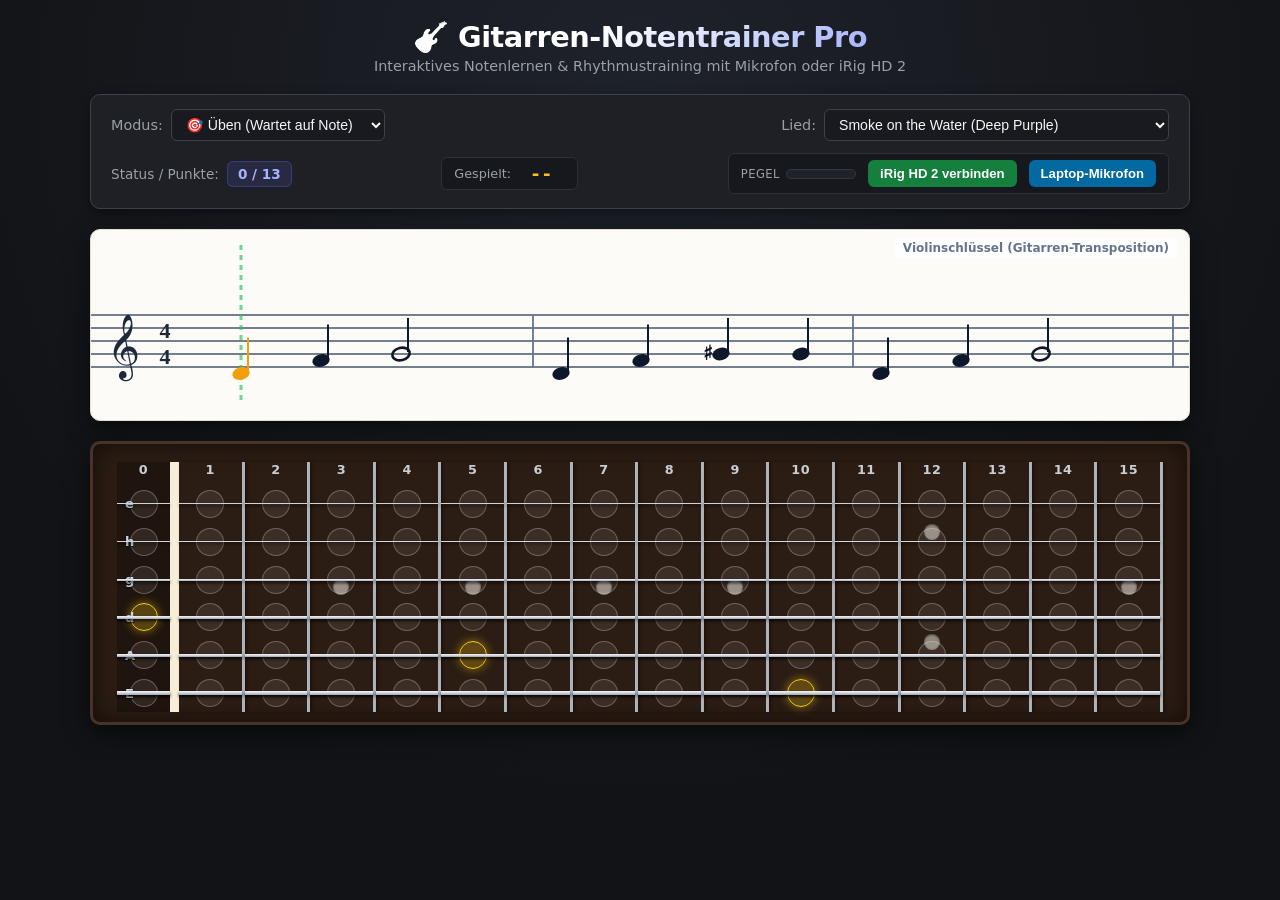
==== index.html @ 9616df74 "Extend fretboard to 15 frets and add 5 iconic rock guitar licks (Sweet Child O Mine, Enter Sandman, " ====
<!DOCTYPE html>
<html lang="de">
<head>
  <meta charset="UTF-8">
  <meta name="viewport" content="width=device-width, initial-scale=1.0">
  <title>Gitarren-Notentrainer Pro (Bund 0 - 15)</title>

  <!-- Modulare Stylesheets -->
  <link rel="stylesheet" href="css/main.css">
  <link rel="stylesheet" href="css/controls.css">
  <link rel="stylesheet" href="css/notation.css">
  <link rel="stylesheet" href="css/fretboard.css">
  <link rel="stylesheet" href="css/editor.css">
  <link rel="stylesheet" href="css/modal.css">
</head>
<body>

  <header>
    <h1>🎸 Gitarren-Notentrainer Pro</h1>
    <div class="subtitle">Interaktives Notenlernen & Rhythmustraining mit Mikrofon oder iRig HD 2</div>
  </header>

  <main class="main-container">

    <!-- Haupt-Bedienfeld -->
    <section class="controls-panel">
      <!-- Reihe 1: Modus, Songauswahl, Tempo / BPM -->
      <div class="controls-row">
        <div class="control-group">
          <label for="mode-select">Modus:</label>
          <select id="mode-select">
            <option value="practice" selected>🎯 Üben (Wartet auf Note)</option>
            <option value="rhythm">⏱ Rhythmus (BPM-Timing)</option>
            <option value="endless">∞ Endlos-Training</option>
            <option value="editor">✏️ Song-Editor</option>
          </select>
        </div>

        <div class="control-group" id="song-select-group">
          <label for="song-select">Lied:</label>
          <select id="song-select"></select>
        </div>

        <div class="control-group" id="bpm-group" style="display: none;">
          <button id="rhythm-start-btn" class="btn btn-success" style="padding: 5px 14px; font-weight: 700;" title="Rhythmus-Lauf starten oder stoppen (Leertaste)">
            ▶ Start
          </button>
          <label for="bpm-slider">Tempo:</label>
          <input type="range" id="bpm-slider" min="40" max="180" step="2" value="100">
          <span id="bpm-val" class="bpm-badge">100 BPM</span>
          <label class="toggle-label" title="Akustischen Klickton für Taktschläge abspielen">
            <input type="checkbox" id="metronome-toggle" checked>
            <span>Metronom</span>
          </label>
        </div>

        <div class="control-group" id="speed-group" style="display: none;">
          <label for="speed-slider">Tempo:</label>
          <input type="range" id="speed-slider" min="0.5" max="3.0" step="0.1" value="1.2">
          <span id="speed-val" class="bpm-badge">1.2x</span>
        </div>
      </div>

      <!-- Reihe 2: Status, Pegel-Meter, Audio-Verbindung -->
      <div class="controls-row">
        <div class="control-group">
          <span style="color:var(--text-muted); font-size:0.85rem;">Status / Punkte:</span>
          <span id="score" class="status-badge">0 / 0</span>
        </div>

        <div class="control-group">
          <div class="detected-note-box">
            <span style="color:var(--text-muted); font-size:0.8rem;">Gespielt:</span>
            <span id="pitch-display" class="detected-note-value">--</span>
          </div>
        </div>

        <!-- Audio Input & Pegel-Meter -->
        <div class="audio-section">
          <div class="level-meter-container" title="Eingangspegel (Lautstärke)">
            <span class="level-meter-label">Pegel</span>
            <div class="level-meter-bar">
              <div id="level-meter-fill" class="level-meter-fill"></div>
            </div>
          </div>

          <button id="irig-btn" class="audio-btn btn-irig" title="Direkter Gitarreneingang für Audio-Interfaces">
            iRig HD 2 verbinden
          </button>
          <button id="mic-btn" class="audio-btn btn-mic" title="Akustische Gitarre über internes Laptop-Mikrofon">
            Laptop-Mikrofon
          </button>
        </div>
      </div>
    </section>

    <!-- Song-Editor Bedienfeld (wird nur im Editor-Modus eingeblendet) -->
    <section id="editor-panel" class="editor-panel" style="display: none;"></section>

    <!-- Notensystem-Darstellung (Canvas) -->
    <section class="notation-card">
      <canvas id="notation-canvas" width="940" height="190"></canvas>
      <div class="notation-overlay">Violinschlüssel (Gitarren-Transposition)</div>
    </section>

    <!-- Griffbrett-Darstellung (Bund 0 bis 15) -->
    <section class="fretboard-card">
      <div class="fretboard" id="fretboard"></div>
    </section>

  </main>

  <!-- Ergebnis- & Auswertungs-Modal nach Liedende -->
  <div id="eval-modal" class="modal-backdrop">
    <div class="modal-content">
      <h2 class="modal-title">🎉 Lied beendet!</h2>
      <div class="score-circle">
        <div id="modal-score-percent" class="score-percent">100%</div>
        <div class="score-grade">Genauigkeit</div>
      </div>

      <div class="stats-grid">
        <div class="stat-item">
          <span id="modal-stat-hits" class="stat-num" style="color:var(--accent-green);">0</span>
          <span class="stat-label">Treffer</span>
        </div>
        <div class="stat-item">
          <span id="modal-stat-misses" class="stat-num" style="color:var(--accent-red);">0</span>
          <span class="stat-label">Verpasst / Falsch</span>
        </div>
        <div class="stat-item" style="grid-column: span 2;">
          <span id="modal-stat-streak" class="stat-num" style="color:var(--accent-blue);">0</span>
          <span class="stat-label">Längste Trefferserie (Streak)</span>
        </div>
      </div>

      <div class="modal-actions">
        <button id="modal-restart-btn" class="btn btn-primary">Erneut spielen</button>
        <button id="modal-close-btn" class="btn">Schließen</button>
      </div>
    </div>
  </div>

  <!-- App Hauptskript als ES-Modul -->
  <script type="module" src="src/app.js"></script>
</body>
</html>
---- css/main.css ----
:root {
  --bg-primary: #121316;
  --bg-secondary: #1e2025;
  --bg-card: #272a31;
  --bg-card-hover: #32363f;
  --text-primary: #f5f6f8;
  --text-muted: #9aa0a6;
  --border-color: #3d414d;
  
  --fretboard-wood: #2c1d14;
  --fretboard-binding: #4a3325;
  --fret-wire: #b0b4b8;
  --fret-marker: #e6dfd5;
  --string-color: #d1d5db;
  
  --accent-green: #22c55e;
  --accent-green-glow: rgba(34, 197, 94, 0.45);
  --accent-red: #ef4444;
  --accent-red-glow: rgba(239, 68, 68, 0.45);
  --accent-blue: #3b82f6;
  --accent-amber: #f59e0b;
  --accent-purple: #a855f7;

  --radius-sm: 6px;
  --radius-md: 10px;
  --radius-lg: 16px;
  --shadow-sm: 0 2px 4px rgba(0, 0, 0, 0.3);
  --shadow-md: 0 4px 12px rgba(0, 0, 0, 0.4);
  --shadow-lg: 0 8px 24px rgba(0, 0, 0, 0.55);
}

* {
  box-sizing: border-box;
  user-select: none;
  margin: 0;
  padding: 0;
}

body {
  font-family: system-ui, -apple-system, BlinkMacSystemFont, "Segoe UI", Roboto, "Helvetica Neue", Arial, sans-serif;
  background: radial-gradient(circle at 50% 10%, #1e222b 0%, var(--bg-primary) 70%);
  color: var(--text-primary);
  min-height: 100vh;
  padding: 20px 24px 60px 24px;
  display: flex;
  flex-direction: column;
  align-items: center;
}

header {
  text-align: center;
  margin-bottom: 20px;
}

header h1 {
  font-size: 1.8rem;
  font-weight: 800;
  letter-spacing: -0.5px;
  background: linear-gradient(135deg, #ffffff 40%, #a5b4fc 100%);
  -webkit-background-clip: text;
  -webkit-text-fill-color: transparent;
  display: inline-flex;
  align-items: center;
  gap: 10px;
}

header .subtitle {
  font-size: 0.9rem;
  color: var(--text-muted);
  margin-top: 4px;
}

.main-container {
  width: 100%;
  max-width: 1100px;
  display: flex;
  flex-direction: column;
  align-items: center;
  gap: 20px;
}

/* Common button styling */
.btn {
  display: inline-flex;
  align-items: center;
  justify-content: center;
  gap: 6px;
  padding: 7px 14px;
  border-radius: var(--radius-sm);
  font-size: 0.88rem;
  font-weight: 600;
  border: 1px solid transparent;
  cursor: pointer;
  transition: all 0.15s ease-in-out;
  background: var(--bg-card);
  color: var(--text-primary);
}

.btn:hover {
  background: var(--bg-card-hover);
  border-color: var(--border-color);
}

.btn-primary {
  background: #2563eb;
  color: #ffffff;
}
.btn-primary:hover {
  background: #1d4ed8;
}

.btn-success {
  background: #16a34a;
  color: #ffffff;
}
.btn-success:hover {
  background: #15803d;
}

.btn-danger {
  background: #dc2626;
  color: #ffffff;
}
.btn-danger:hover {
  background: #b91c1c;
}
---- css/controls.css ----
/* Controls Panel */
.controls-panel {
  width: 100%;
  background: var(--bg-secondary);
  border: 1px solid var(--border-color);
  border-radius: var(--radius-md);
  padding: 14px 20px;
  box-shadow: var(--shadow-md);
  display: flex;
  flex-direction: column;
  gap: 12px;
}

.controls-row {
  display: flex;
  flex-wrap: wrap;
  align-items: center;
  justify-content: space-between;
  gap: 16px;
}

.control-group {
  display: flex;
  align-items: center;
  gap: 8px;
  font-size: 0.9rem;
}

.control-group label {
  color: var(--text-muted);
  font-weight: 500;
}

select, input[type="text"], input[type="number"] {
  background: #181a1f;
  color: var(--text-primary);
  border: 1px solid var(--border-color);
  padding: 6px 10px;
  border-radius: var(--radius-sm);
  font-size: 0.88rem;
  outline: none;
  transition: border-color 0.2s;
}

select:focus, input:focus {
  border-color: var(--accent-blue);
}

input[type="range"] {
  accent-color: var(--accent-blue);
  cursor: pointer;
  height: 6px;
}

/* Audio Devices & Level Meter */
.audio-section {
  display: flex;
  align-items: center;
  gap: 12px;
  background: #16181d;
  padding: 6px 12px;
  border-radius: var(--radius-sm);
  border: 1px solid #2d3039;
}

.audio-btn {
  padding: 6px 12px;
  font-size: 0.82rem;
  border-radius: var(--radius-sm);
  border: none;
  cursor: pointer;
  font-weight: 600;
  transition: all 0.2s;
  color: #fff;
}

.btn-irig {
  background: #15803d;
}
.btn-irig:hover {
  background: #16a34a;
}

.btn-mic {
  background: #0369a1;
}
.btn-mic:hover {
  background: #0284c7;
}

.audio-btn.active {
  box-shadow: 0 0 0 2px var(--accent-green);
  opacity: 1;
  position: relative;
}

.level-meter-container {
  display: flex;
  align-items: center;
  gap: 6px;
}

.level-meter-label {
  font-size: 0.72rem;
  color: var(--text-muted);
  text-transform: uppercase;
  letter-spacing: 0.5px;
}

.level-meter-bar {
  width: 70px;
  height: 10px;
  background: #1f2229;
  border-radius: 5px;
  overflow: hidden;
  border: 1px solid #333842;
  position: relative;
}

.level-meter-fill {
  height: 100%;
  width: 0%;
  background: linear-gradient(90deg, #22c55e 0%, #eab308 75%, #ef4444 95%);
  transition: width 0.05s ease-out;
}

/* Indicators */
.detected-note-box {
  display: flex;
  align-items: center;
  gap: 6px;
  background: #16181d;
  padding: 5px 12px;
  border-radius: var(--radius-sm);
  border: 1px solid #2d3039;
}

.detected-note-value {
  font-family: ui-monospace, SFMono-Regular, Menlo, Monaco, Consolas, monospace;
  font-weight: 700;
  font-size: 1.15rem;
  color: #fbbf24;
  min-width: 48px;
  text-align: center;
}

.status-badge {
  font-size: 0.85rem;
  font-weight: 700;
  color: #a5b4fc;
  background: rgba(99, 102, 241, 0.15);
  padding: 4px 10px;
  border-radius: var(--radius-sm);
  border: 1px solid rgba(99, 102, 241, 0.3);
}

.bpm-badge {
  font-size: 0.82rem;
  font-weight: 700;
  color: #38bdf8;
  background: rgba(56, 189, 248, 0.15);
  padding: 3px 8px;
  border-radius: var(--radius-sm);
}

/* Checkbox Toggle */
.toggle-label {
  display: inline-flex;
  align-items: center;
  gap: 6px;
  cursor: pointer;
  user-select: none;
  font-size: 0.85rem;
  color: var(--text-primary);
}

.toggle-label input[type="checkbox"] {
  accent-color: var(--accent-green);
  cursor: pointer;
  width: 15px;
  height: 15px;
}
---- css/notation.css ----
/* Sheet Music / Notation Container */
.notation-card {
  width: 100%;
  background: #fdfbf7;
  border-radius: var(--radius-md);
  box-shadow: var(--shadow-lg);
  overflow: hidden;
  position: relative;
  border: 1px solid #e2ded5;
  display: flex;
  justify-content: center;
  align-items: center;
  min-height: 190px;
}

#notation-canvas {
  display: block;
  width: 100%;
  height: 190px;
  cursor: default;
}

.notation-overlay {
  position: absolute;
  top: 8px;
  right: 12px;
  font-size: 0.75rem;
  font-weight: 600;
  color: #64748b;
  background: rgba(255, 255, 255, 0.85);
  padding: 3px 8px;
  border-radius: 4px;
  pointer-events: none;
}
---- css/fretboard.css ----
/* Guitar Fretboard Styling */
.fretboard-card {
  width: 100%;
  background: var(--fretboard-wood);
  border: 3px solid var(--fretboard-binding);
  border-radius: var(--radius-md);
  padding: 18px 24px 10px 24px;
  box-shadow: var(--shadow-lg), inset 0 0 25px rgba(0, 0, 0, 0.6);
  position: relative;
  overflow-x: auto;
  scroll-behavior: smooth;
}

.fretboard {
  display: grid;
  grid-template-columns: 62px repeat(15, minmax(58px, 1fr));
  position: relative;
  min-width: 950px;
}

.fret-header {
  text-align: center;
  font-size: 0.8rem;
  font-weight: 700;
  color: #c9cdd4;
  padding-bottom: 8px;
  text-transform: uppercase;
  letter-spacing: 0.5px;
}

.fret-column {
  position: relative;
  display: flex;
  flex-direction: column;
  justify-content: space-between;
  height: 250px;
}

/* Fret 0 is Nut (Sattel) */
.fret-column:first-child {
  border-right: 9px solid #f7eed8;
  background: rgba(0, 0, 0, 0.28);
}

/* Frets 1 to 15 have metal fret wire */
.fret-column:not(:first-child) {
  border-right: 3.5px solid var(--fret-wire);
  box-shadow: 2px 0 3px rgba(0, 0, 0, 0.4);
}

/* Fret Markers (Dots in Bünden 3, 5, 7, 9, 12, 15) */
.fret-marker {
  position: absolute;
  left: 50%;
  transform: translate(-50%, -50%);
  width: 16px;
  height: 16px;
  background: radial-gradient(circle, var(--fret-marker) 50%, #9ca3af 100%);
  border-radius: 50%;
  opacity: 0.55;
  pointer-events: none;
  box-shadow: inset 0 1px 2px rgba(0, 0, 0, 0.5);
}

.fret-marker.single {
  top: 50%;
}

.fret-marker.double-top {
  top: 28%;
}

.fret-marker.double-bottom {
  top: 72%;
}

/* Note Targets & Strings */
.note-target {
  position: relative;
  height: 41px;
  display: flex;
  align-items: center;
  justify-content: center;
  cursor: pointer;
  z-index: 2;
}

.string-line {
  position: absolute;
  left: 0;
  right: 0;
  background: linear-gradient(180deg, #f3f4f6 0%, var(--string-color) 50%, #9ca3af 100%);
  box-shadow: 0 2px 3px rgba(0, 0, 0, 0.85);
  pointer-events: none;
  z-index: 1;
}

.string-label {
  position: absolute;
  left: 8px;
  font-size: 0.82rem;
  font-weight: 800;
  color: #cbd5e1;
  pointer-events: none;
  text-shadow: 0 1px 2px #000;
}

.note-btn {
  width: 28px;
  height: 28px;
  border-radius: 50%;
  background: rgba(255, 255, 255, 0.08);
  border: 1.5px solid rgba(255, 255, 255, 0.25);
  display: flex;
  align-items: center;
  justify-content: center;
  font-size: 0.72rem;
  font-weight: bold;
  color: transparent;
  transition: all 0.15s ease;
}

.note-target:hover .note-btn {
  background: rgba(255, 255, 255, 0.35);
  border-color: #ffffff;
  color: #ffffff;
  transform: scale(1.15);
}

/* Active Target Highlight (shows user which note to play next if hint is enabled) */
.note-target.target-hint .note-btn {
  border-color: #facc15;
  background: rgba(250, 204, 21, 0.25);
  color: #facc15;
  box-shadow: 0 0 10px rgba(250, 204, 21, 0.5);
}

/* Correct Hit Flash (Green) */
.correct-flash {
  background: var(--accent-green) !important;
  border-color: #ffffff !important;
  color: #ffffff !important;
  box-shadow: 0 0 18px var(--accent-green), inset 0 0 4px #ffffff !important;
  transform: scale(1.22) !important;
}

/* Wrong Note / Miss Flash (Red) */
.wrong-flash {
  background: var(--accent-red) !important;
  border-color: #ffffff !important;
  color: #ffffff !important;
  box-shadow: 0 0 18px var(--accent-red), inset 0 0 4px #ffffff !important;
  animation: shake 0.3s ease;
}

@keyframes shake {
  0%, 100% { transform: translateX(0); }
  20%, 60% { transform: translateX(-5px); }
  40%, 80% { transform: translateX(5px); }
}
---- css/editor.css ----
/* Song Editor Toolbar and Controls */
.editor-panel {
  width: 100%;
  background: #1c1f26;
  border: 1px solid #3b4252;
  border-radius: var(--radius-md);
  padding: 14px 18px;
  display: flex;
  flex-direction: column;
  gap: 12px;
  box-shadow: var(--shadow-md);
}

.editor-header {
  display: flex;
  flex-wrap: wrap;
  align-items: center;
  justify-content: space-between;
  gap: 12px;
  border-bottom: 1px solid #2e3440;
  padding-bottom: 10px;
}

.editor-title-group {
  display: flex;
  align-items: center;
  gap: 8px;
  flex-wrap: wrap;
}

.editor-input {
  background: #111317;
  border: 1px solid #374151;
  color: #f3f4f6;
  padding: 5px 8px;
  border-radius: var(--radius-sm);
  font-size: 0.85rem;
}

.duration-selector {
  display: flex;
  align-items: center;
  gap: 6px;
  background: #111317;
  padding: 4px 8px;
  border-radius: var(--radius-sm);
  border: 1px solid #374151;
}

.duration-btn {
  background: transparent;
  border: 1px solid transparent;
  color: var(--text-muted);
  padding: 4px 10px;
  border-radius: 4px;
  font-size: 0.85rem;
  font-weight: 600;
  cursor: pointer;
  transition: all 0.15s ease;
}

.duration-btn:hover {
  color: var(--text-primary);
  background: rgba(255, 255, 255, 0.08);
}

.duration-btn.active {
  background: var(--accent-blue);
  color: #ffffff;
  border-color: #60a5fa;
}

.editor-actions {
  display: flex;
  align-items: center;
  gap: 8px;
  flex-wrap: wrap;
}

.notes-timeline {
  display: flex;
  align-items: center;
  gap: 6px;
  overflow-x: auto;
  padding: 8px 4px;
  background: #111317;
  border-radius: var(--radius-sm);
  min-height: 52px;
  border: 1px dashed #374151;
}

.note-chip {
  display: inline-flex;
  align-items: center;
  gap: 6px;
  background: #282e3a;
  border: 1px solid #3d4659;
  color: #f1f5f9;
  padding: 4px 8px;
  border-radius: 4px;
  font-size: 0.82rem;
  font-family: monospace;
  cursor: pointer;
  transition: all 0.15s ease;
}

.note-chip:hover {
  border-color: #60a5fa;
  background: #333b4a;
}

.note-chip.selected {
  border-color: #38bdf8;
  box-shadow: 0 0 6px rgba(56, 189, 248, 0.6);
  background: #1e3a5f;
}

.note-chip-del {
  color: #ef4444;
  font-weight: bold;
  cursor: pointer;
  margin-left: 2px;
  font-size: 0.9rem;
}

.note-chip-del:hover {
  color: #f87171;
}
---- css/modal.css ----
/* Evaluation & Modal Styling */
.modal-backdrop {
  position: fixed;
  top: 0;
  left: 0;
  right: 0;
  bottom: 0;
  background: rgba(10, 12, 16, 0.78);
  backdrop-filter: blur(4px);
  display: flex;
  align-items: center;
  justify-content: center;
  z-index: 100;
  opacity: 0;
  pointer-events: none;
  transition: opacity 0.25s ease;
}

.modal-backdrop.open {
  opacity: 1;
  pointer-events: auto;
}

.modal-content {
  background: var(--bg-card);
  border: 1px solid var(--border-color);
  border-radius: var(--radius-lg);
  padding: 28px 36px;
  max-width: 480px;
  width: 90%;
  box-shadow: var(--shadow-lg);
  display: flex;
  flex-direction: column;
  align-items: center;
  text-align: center;
  gap: 18px;
  transform: translateY(20px) scale(0.96);
  transition: transform 0.25s ease;
}

.modal-backdrop.open .modal-content {
  transform: translateY(0) scale(1);
}

.modal-title {
  font-size: 1.5rem;
  font-weight: 800;
  color: #ffffff;
}

.score-circle {
  width: 120px;
  height: 120px;
  border-radius: 50%;
  background: radial-gradient(circle at center, #1e293b 0%, #0f172a 100%);
  border: 4px solid var(--accent-green);
  box-shadow: 0 0 20px var(--accent-green-glow);
  display: flex;
  flex-direction: column;
  align-items: center;
  justify-content: center;
}

.score-percent {
  font-size: 2rem;
  font-weight: 800;
  color: #22c55e;
}

.score-grade {
  font-size: 0.78rem;
  font-weight: 700;
  text-transform: uppercase;
  color: #94a3b8;
  letter-spacing: 0.5px;
}

.stats-grid {
  width: 100%;
  display: grid;
  grid-template-columns: 1fr 1fr;
  gap: 10px;
}

.stat-item {
  background: #191c22;
  border: 1px solid #2e333d;
  padding: 10px;
  border-radius: var(--radius-sm);
  display: flex;
  flex-direction: column;
}

.stat-num {
  font-size: 1.25rem;
  font-weight: 700;
  color: #f1f5f9;
}

.stat-label {
  font-size: 0.75rem;
  color: var(--text-muted);
}

.modal-actions {
  display: flex;
  gap: 12px;
  width: 100%;
  margin-top: 8px;
}

.modal-actions .btn {
  flex: 1;
  padding: 10px 14px;
}
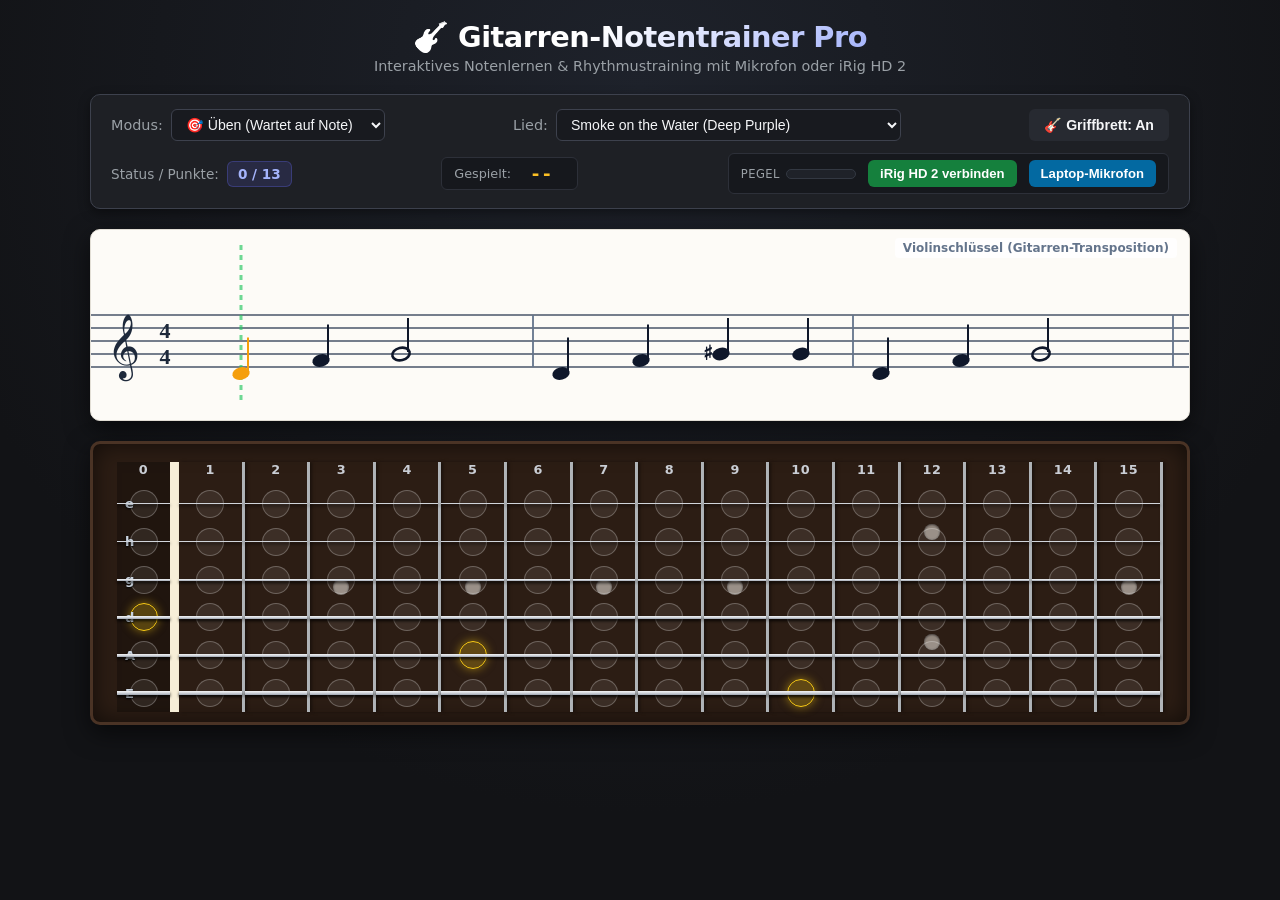
==== commit 390fe1c4: "Add fretboard visibility toggle button and local browser storage for custom songs" ====
--- a/index.html
+++ b/index.html
@@ -59,6 +59,12 @@
           <input type="range" id="speed-slider" min="0.5" max="3.0" step="0.1" value="1.2">
           <span id="speed-val" class="bpm-badge">1.2x</span>
         </div>
+
+        <div class="control-group">
+          <button id="fretboard-toggle-btn" class="btn" title="Griffbrett ein- oder ausblenden (Konzentration auf das reine Notenlesen)">
+            🎸 Griffbrett: An
+          </button>
+        </div>
       </div>
 
       <!-- Reihe 2: Status, Pegel-Meter, Audio-Verbindung -->
@@ -104,7 +110,7 @@
     </section>
 
     <!-- Griffbrett-Darstellung (Bund 0 bis 15) -->
-    <section class="fretboard-card">
+    <section class="fretboard-card" id="fretboard-card">
       <div class="fretboard" id="fretboard"></div>
     </section>
 
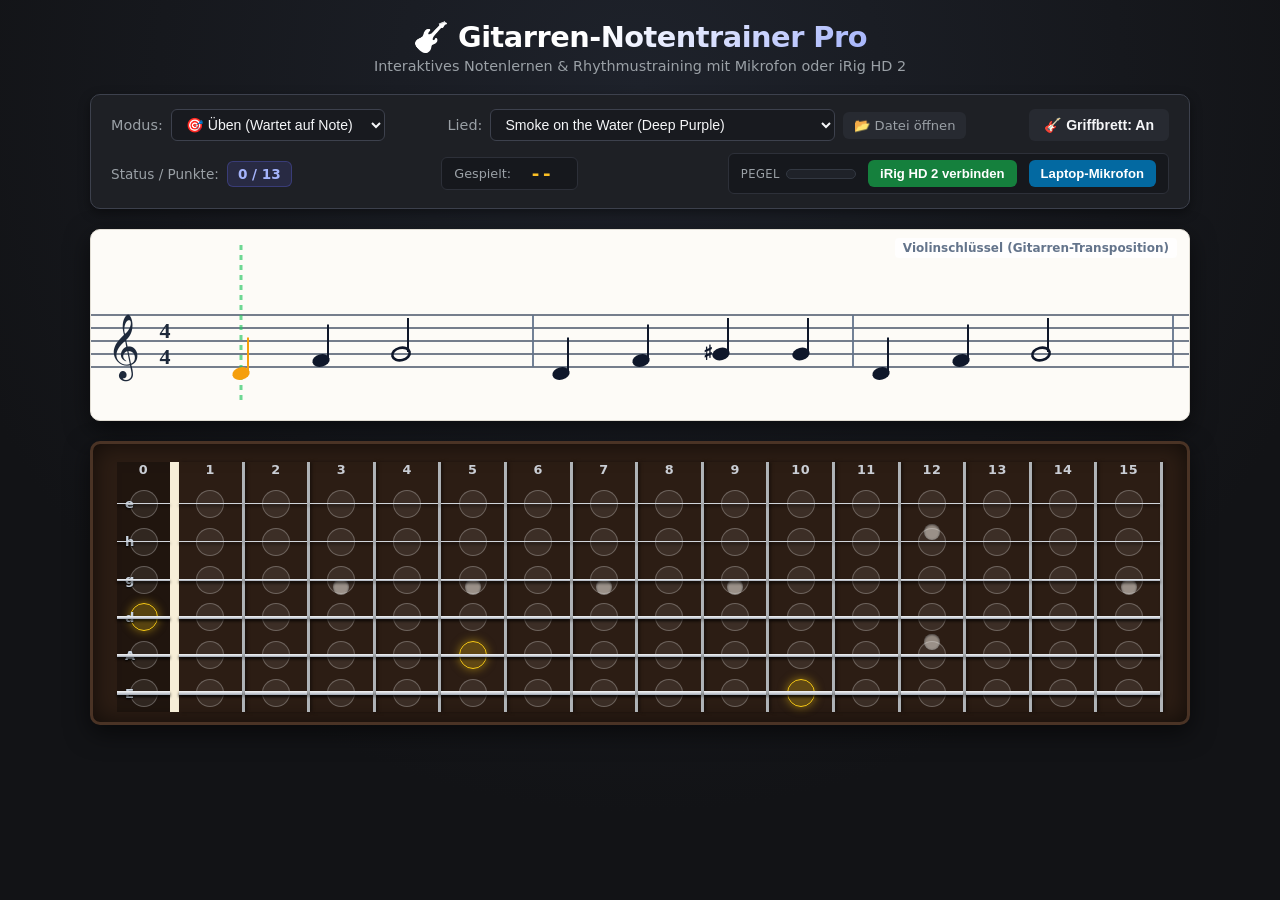
==== commit c00e44b7: "Fix MIDI import: support uppercase .MID files, allow direct MIDI loading in Editor, and add main fil" ====
--- a/index.html
+++ b/index.html
@@ -39,6 +39,10 @@
         <div class="control-group" id="song-select-group">
           <label for="song-select">Lied:</label>
           <select id="song-select"></select>
+          <label class="btn" style="cursor:pointer; padding: 5px 10px; font-size: 0.82rem;" title="Song- (.json) oder MIDI-Datei (.mid) öffnen">
+            📂 Datei öffnen
+            <input type="file" id="main-file-input" accept=".json,.mid,.midi,.MID,.MIDI" style="display:none;">
+          </label>
         </div>
 
         <div class="control-group" id="bpm-group" style="display: none;">
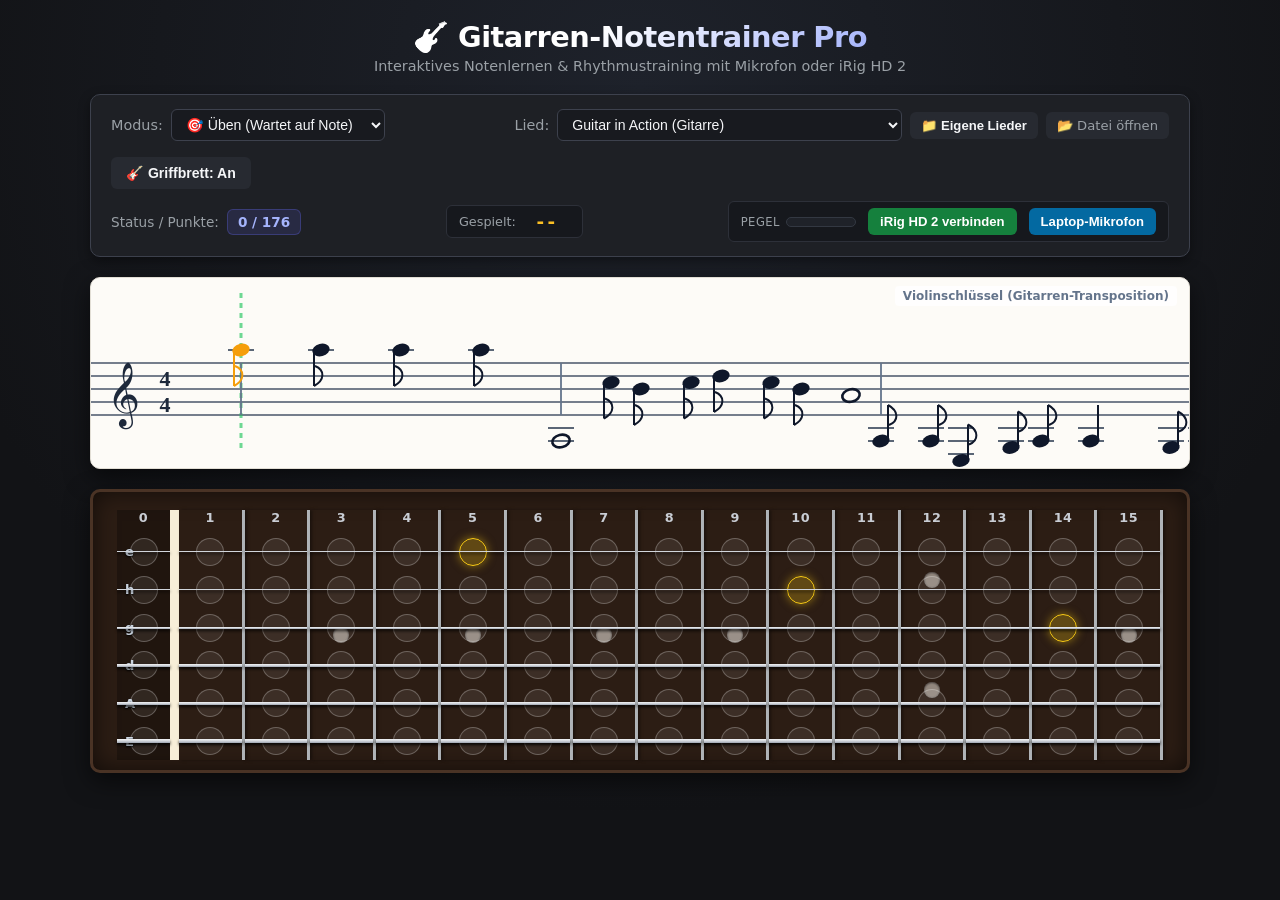
==== commit 3b79786f: "Add ability to delete and manage custom songs saved in browser localStorage" ====
--- a/index.html
+++ b/index.html
@@ -39,6 +39,12 @@
         <div class="control-group" id="song-select-group">
           <label for="song-select">Lied:</label>
           <select id="song-select"></select>
+          <button id="delete-song-btn" class="btn btn-danger" style="display: none; padding: 5px 10px; font-size: 0.82rem;" title="Aktuelles eigenes Lied aus dem Browser löschen">
+            🗑️ Löschen
+          </button>
+          <button id="manage-songs-btn" class="btn" style="padding: 5px 10px; font-size: 0.82rem;" title="Gespeicherte eigene Lieder verwalten und löschen">
+            📁 Eigene Lieder
+          </button>
           <label class="btn" style="cursor:pointer; padding: 5px 10px; font-size: 0.82rem;" title="Song- (.json) oder MIDI-Datei (.mid) öffnen">
             📂 Datei öffnen
             <input type="file" id="main-file-input" accept=".json,.mid,.midi,.MID,.MIDI" style="display:none;">
@@ -151,6 +157,27 @@
     </div>
   </div>
 
+  <!-- Modal zur Verwaltung eigener im Browser gespeicherter Lieder -->
+  <div id="custom-songs-modal" class="modal-backdrop">
+    <div class="modal-content modal-content-wide">
+      <h2 class="modal-title">📁 Gespeicherte eigene Lieder</h2>
+      <p class="modal-subtitle" style="margin-top:-10px; font-size:0.85rem; color:var(--text-muted);">
+        Im Browser gespeicherte Lieder (localStorage) verwalten oder löschen
+      </p>
+
+      <div id="custom-songs-list" class="custom-songs-list">
+        <!-- Wird dynamisch mit Liedern befüllt -->
+      </div>
+
+      <div class="modal-actions" style="justify-content: space-between;">
+        <button id="modal-delete-all-btn" class="btn btn-danger" style="display: none;">
+          🗑️ Alle eigenen Lieder löschen
+        </button>
+        <button id="modal-manage-close-btn" class="btn">Schließen</button>
+      </div>
+    </div>
+  </div>
+
   <!-- App Hauptskript als ES-Modul -->
   <script type="module" src="src/app.js"></script>
 </body>
--- a/css/modal.css
+++ b/css/modal.css
@@ -113,3 +113,107 @@
   flex: 1;
   padding: 10px 14px;
 }
+
+/* Custom Songs Management Modal */
+.modal-content-wide {
+  max-width: 650px;
+  width: 95%;
+  max-height: 85vh;
+  text-align: left;
+  align-items: stretch;
+  gap: 14px;
+}
+
+.modal-content-wide .modal-title {
+  text-align: center;
+}
+
+.custom-songs-list {
+  display: flex;
+  flex-direction: column;
+  gap: 10px;
+  max-height: 48vh;
+  overflow-y: auto;
+  padding-right: 4px;
+}
+
+.custom-songs-list::-webkit-scrollbar {
+  width: 6px;
+}
+
+.custom-songs-list::-webkit-scrollbar-thumb {
+  background: var(--border-color);
+  border-radius: 3px;
+}
+
+.custom-song-item {
+  background: #191c22;
+  border: 1px solid #2e333d;
+  border-radius: var(--radius-sm);
+  padding: 10px 14px;
+  display: flex;
+  align-items: center;
+  justify-content: space-between;
+  gap: 12px;
+  transition: border-color 0.2s, background 0.2s;
+}
+
+.custom-song-item:hover {
+  background: #1e222a;
+  border-color: #3d4350;
+}
+
+.custom-song-info {
+  display: flex;
+  flex-direction: column;
+  gap: 3px;
+  min-width: 0;
+  flex: 1;
+}
+
+.custom-song-title {
+  font-weight: 700;
+  font-size: 0.95rem;
+  color: var(--text-primary);
+  white-space: nowrap;
+  overflow: hidden;
+  text-overflow: ellipsis;
+}
+
+.custom-song-meta {
+  font-size: 0.78rem;
+  color: var(--text-muted);
+  display: flex;
+  flex-wrap: wrap;
+  gap: 8px;
+  align-items: center;
+}
+
+.custom-song-badge {
+  background: #282c35;
+  padding: 1px 6px;
+  border-radius: 4px;
+  color: #cbd5e1;
+}
+
+.custom-song-actions {
+  display: flex;
+  gap: 6px;
+  flex-shrink: 0;
+}
+
+.btn-sm {
+  padding: 5px 9px !important;
+  font-size: 0.8rem !important;
+}
+
+.custom-songs-empty {
+  text-align: center;
+  padding: 30px 16px;
+  background: #16181d;
+  border: 1px dashed #2d3039;
+  border-radius: var(--radius-sm);
+  color: var(--text-muted);
+  font-size: 0.9rem;
+  line-height: 1.5;
+}
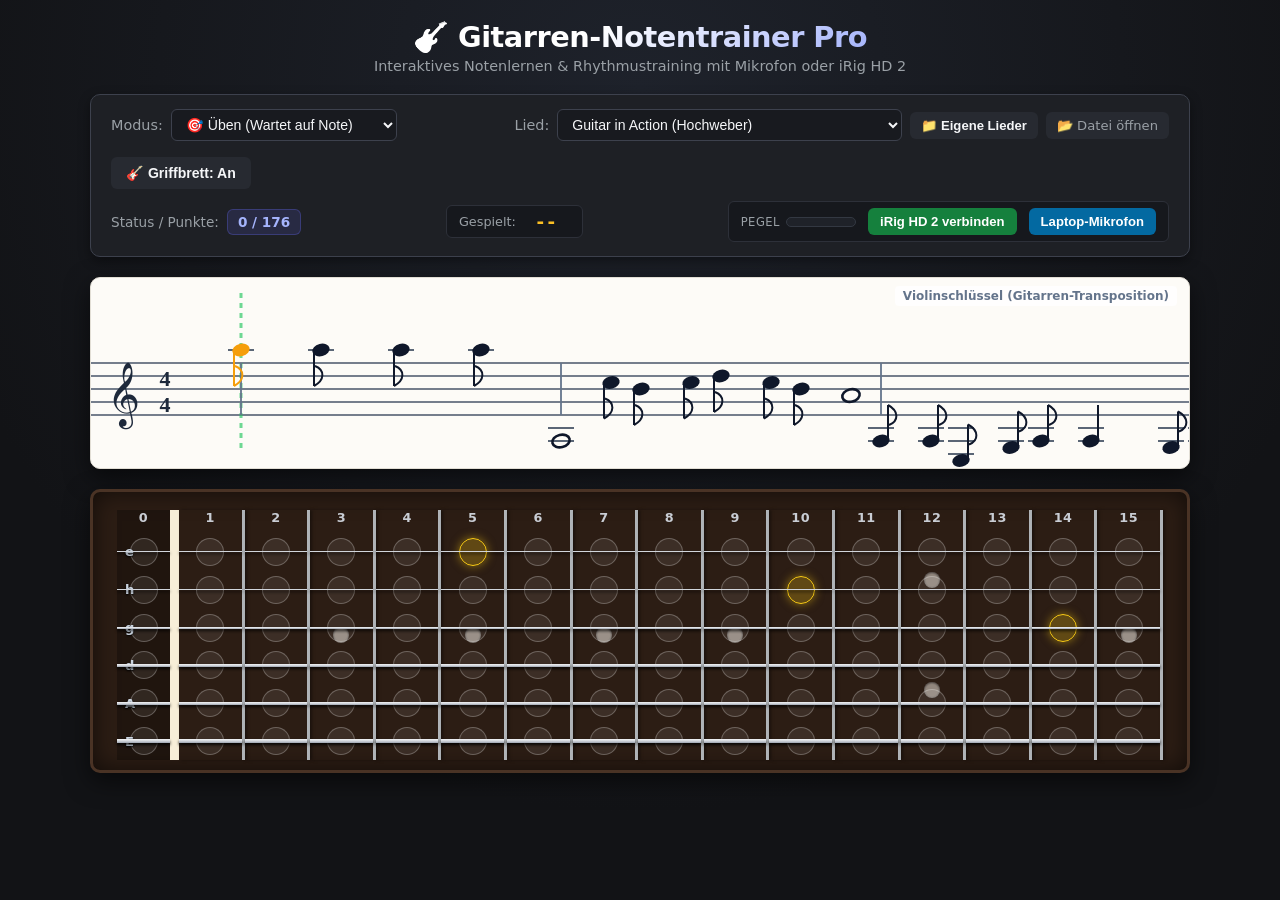
==== commit c9bd174b: "Add ListenMode for song preview with pitch-accurate synth tones and adjustable BPM" ====
--- a/index.html
+++ b/index.html
@@ -30,6 +30,7 @@
           <label for="mode-select">Modus:</label>
           <select id="mode-select">
             <option value="practice" selected>🎯 Üben (Wartet auf Note)</option>
+            <option value="listen">🎧 Anhören (Lied vorspielen)</option>
             <option value="rhythm">⏱ Rhythmus (BPM-Timing)</option>
             <option value="endless">∞ Endlos-Training</option>
             <option value="editor">✏️ Song-Editor</option>
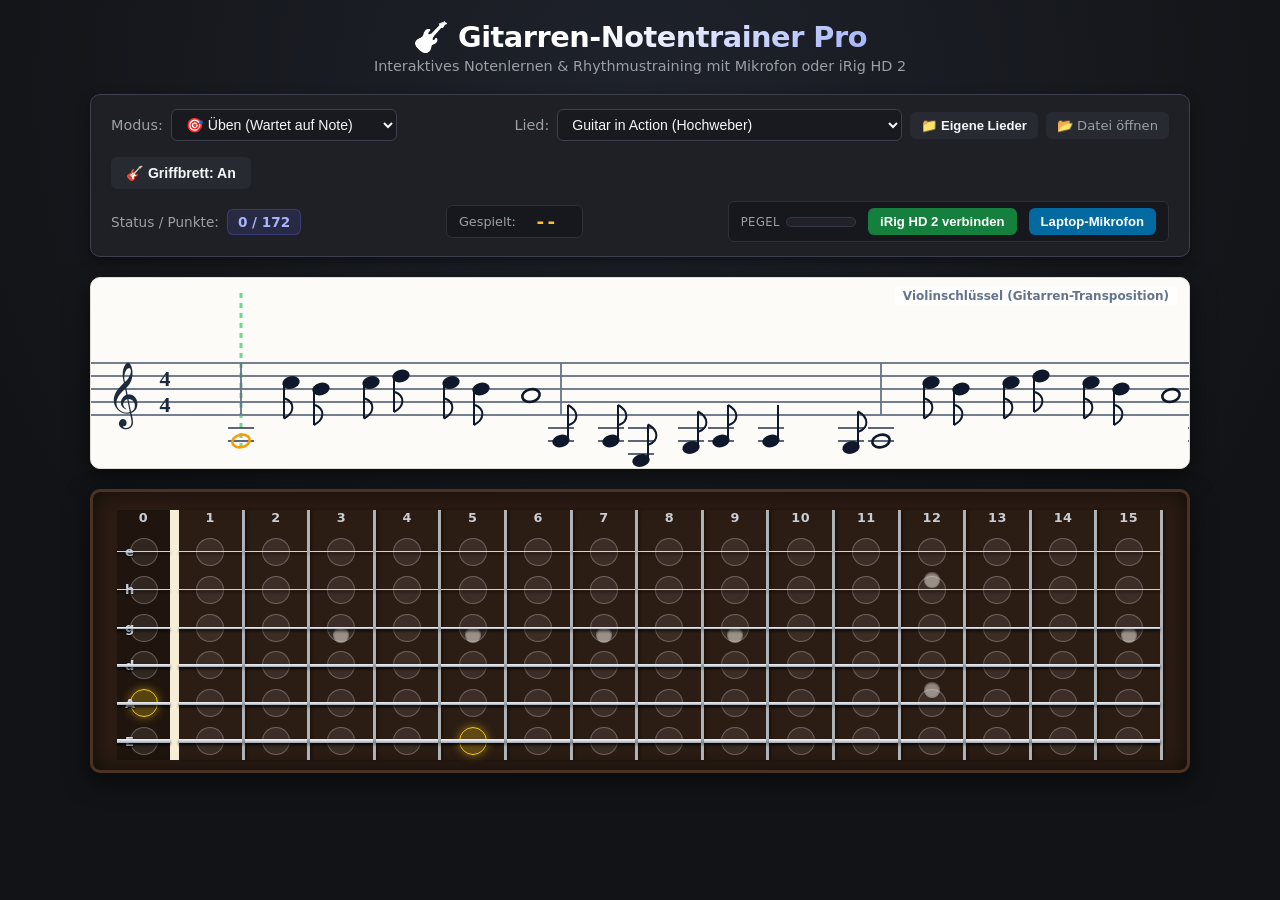
==== commit 3e4bb7a0: "Add key signature and accidental selection to EndlessMode with sharp (#) and flat (b) notation" ====
--- a/index.html
+++ b/index.html
@@ -65,6 +65,29 @@
           </label>
         </div>
 
+        <div class="control-group" id="endless-key-group" style="display: none;">
+          <label for="endless-key-select">Tonart:</label>
+          <select id="endless-key-select">
+            <optgroup label="Allgemein">
+              <option value="c_major" selected>Nur Stammtöne (ohne Vorzeichen / C-Dur & A-Moll)</option>
+              <option value="all_chromatic">Alle Noten (chromatisch mit ♯ und ♭)</option>
+            </optgroup>
+            <optgroup label="Kreuz-Tonarten (♯)">
+              <option value="g_major">G-Dur / E-Moll (1♯: F♯)</option>
+              <option value="d_major">D-Dur / H-Moll (2♯: F♯, C♯)</option>
+              <option value="a_major">A-Dur / F♯-Moll (3♯: F♯, C♯, G♯)</option>
+              <option value="e_major">E-Dur / C♯-Moll (4♯: F♯, C♯, G♯, D♯)</option>
+              <option value="h_major">H-Dur / G♯-Moll (5♯: F♯, C♯, G♯, D♯, A♯)</option>
+            </optgroup>
+            <optgroup label="B-Tonarten (♭)">
+              <option value="f_major">F-Dur / D-Moll (1♭: B♭)</option>
+              <option value="bb_major">B-Dur / G-Moll (2♭: B♭, E♭)</option>
+              <option value="eb_major">Es-Dur / C-Moll (3♭: B♭, E♭, A♭)</option>
+              <option value="ab_major">As-Dur / F-Moll (4♭: B♭, E♭, A♭, D♭)</option>
+            </optgroup>
+          </select>
+        </div>
+
         <div class="control-group" id="speed-group" style="display: none;">
           <label for="speed-slider">Tempo:</label>
           <input type="range" id="speed-slider" min="0.5" max="3.0" step="0.1" value="1.2">
